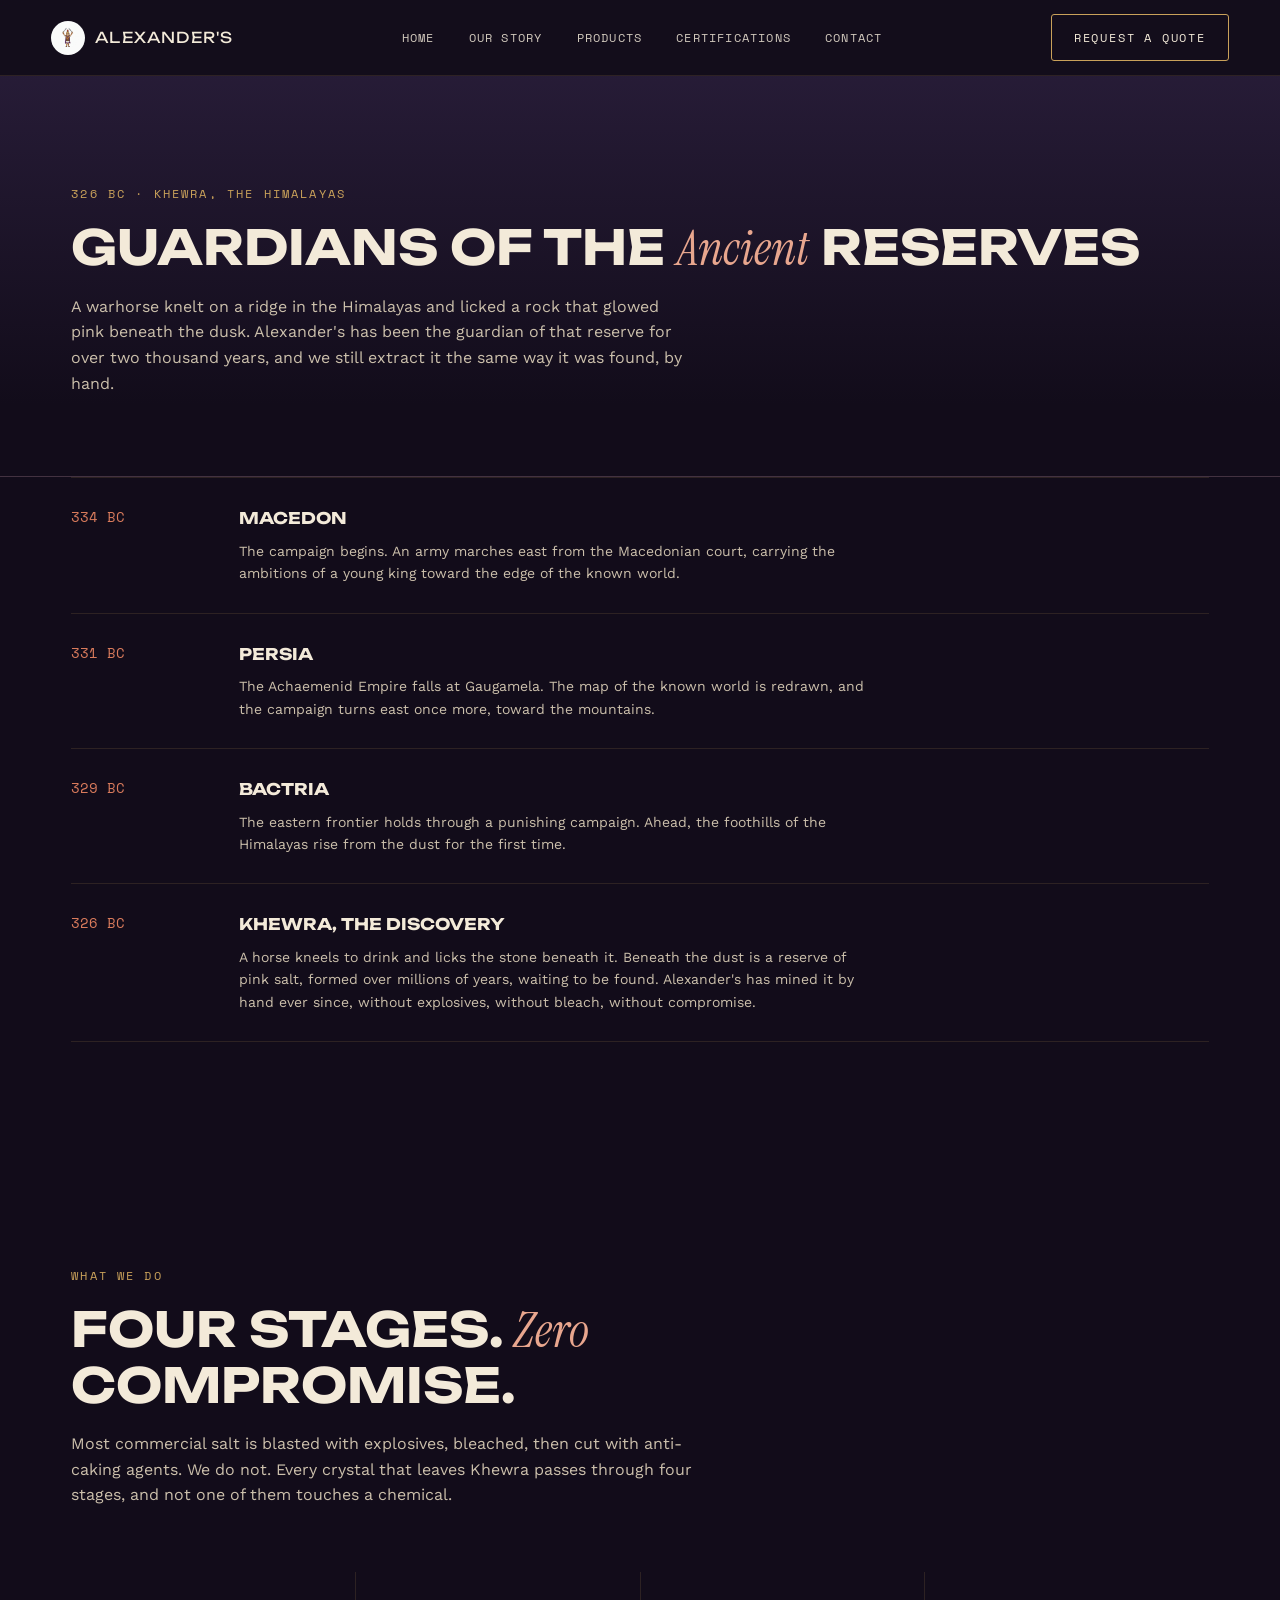
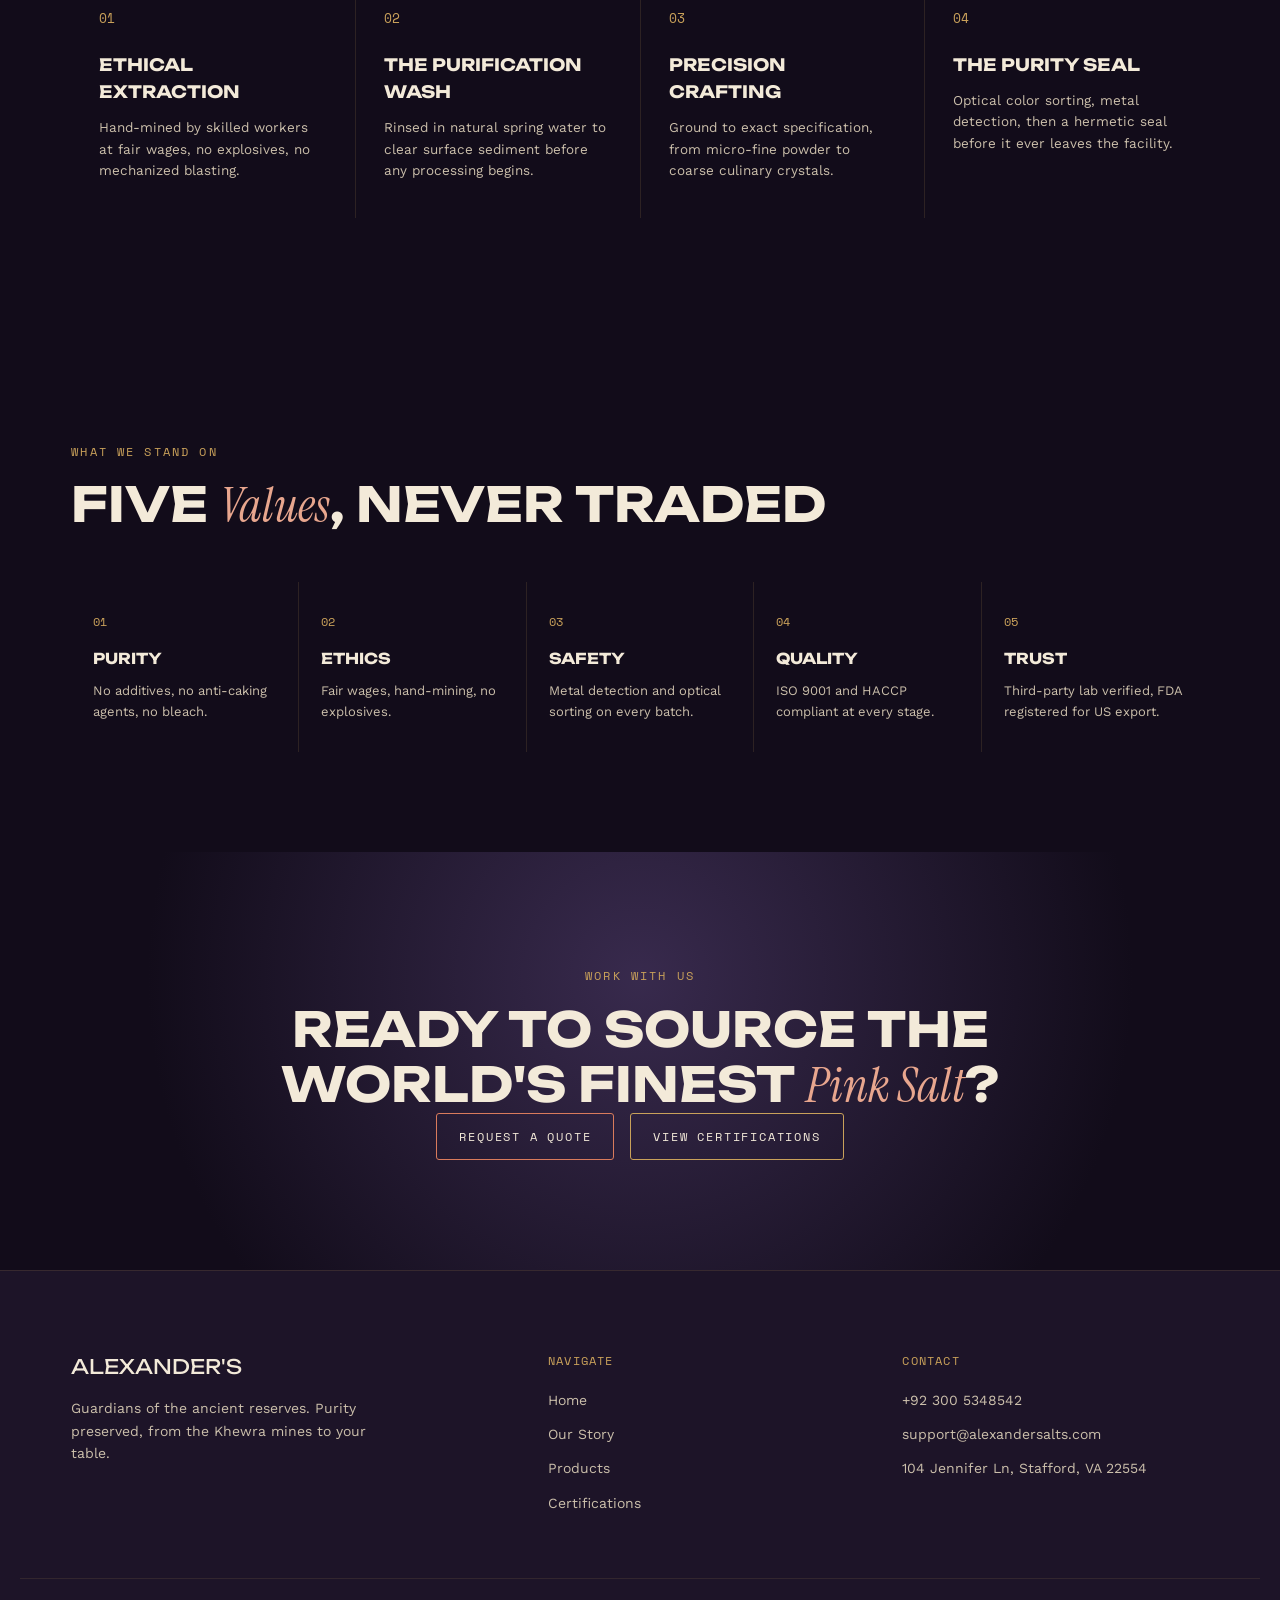
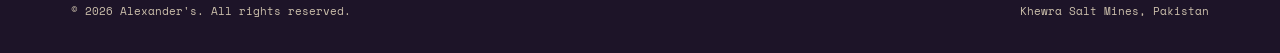
==== about.html @ 5570e8e2 "Add Our Story, Products, Certifications, and Contact pages Fills out the site beyond the homepage: A" ====
<!DOCTYPE html>
<html lang="en">
<head>
<meta charset="UTF-8">
<meta name="viewport" content="width=device-width, initial-scale=1.0">
<title>Our Story | Alexander's</title>
<meta name="description" content="In 326 BC, a warhorse discovered a rock that glowed pink beneath the Himalayan dusk. The story of Alexander's, guardians of that reserve ever since.">
<link rel="preconnect" href="https://fonts.googleapis.com">
<link rel="preconnect" href="https://fonts.gstatic.com" crossorigin>
<link href="https://fonts.googleapis.com/css2?family=Unbounded:wght@400;600;700;900&family=Instrument+Serif:ital@1&family=Work+Sans:wght@400;500;600&family=Space+Mono:wght@400;700&display=swap" rel="stylesheet">
<link rel="stylesheet" href="css/style.css">
</head>
<body>

<nav class="site-nav is-solid" id="siteNav">
  <a href="index.html" class="site-nav__brand">
    <img src="assets/images/mascot-turnaround.jpeg" alt="Alexander's emblem">
    Alexander's
  </a>
  <div class="site-nav__links">
    <a href="index.html">Home</a>
    <a href="about.html">Our Story</a>
    <a href="products.html">Products</a>
    <a href="certifications.html">Certifications</a>
    <a href="contact.html">Contact</a>
  </div>
  <div class="site-nav__cta">
    <span class="site-nav__phone">+92 300 5348542</span>
    <a href="contact.html" class="btn">Request A Quote</a>
    <button class="nav-toggle" aria-label="Open menu">&#9776;</button>
  </div>
</nav>

<section class="page-hero">
  <div class="wrap">
    <span class="eyebrow">326 BC &middot; Khewra, The Himalayas</span>
    <h1 class="section-title" style="margin-top:14px;">Guardians Of The <span class="accent">Ancient</span> Reserves</h1>
    <p>A warhorse knelt on a ridge in the Himalayas and licked a rock that glowed pink beneath the dusk. Alexander's has been the guardian of that reserve for over two thousand years, and we still extract it the same way it was found, by hand.</p>
  </div>
</section>

<section class="timeline">
  <div class="wrap">
    <div class="timeline__row">
      <div class="timeline__year">334 BC</div>
      <div>
        <h3>Macedon</h3>
        <p>The campaign begins. An army marches east from the Macedonian court, carrying the ambitions of a young king toward the edge of the known world.</p>
      </div>
    </div>
    <div class="timeline__row">
      <div class="timeline__year">331 BC</div>
      <div>
        <h3>Persia</h3>
        <p>The Achaemenid Empire falls at Gaugamela. The map of the known world is redrawn, and the campaign turns east once more, toward the mountains.</p>
      </div>
    </div>
    <div class="timeline__row">
      <div class="timeline__year">329 BC</div>
      <div>
        <h3>Bactria</h3>
        <p>The eastern frontier holds through a punishing campaign. Ahead, the foothills of the Himalayas rise from the dust for the first time.</p>
      </div>
    </div>
    <div class="timeline__row">
      <div class="timeline__year">326 BC</div>
      <div>
        <h3>Khewra, the discovery</h3>
        <p>A horse kneels to drink and licks the stone beneath it. Beneath the dust is a reserve of pink salt, formed over millions of years, waiting to be found. Alexander's has mined it by hand ever since, without explosives, without bleach, without compromise.</p>
      </div>
    </div>
  </div>
</section>

<section class="process">
  <div class="wrap">
    <div class="process__head">
      <span class="eyebrow">What We Do</span>
      <h2 class="section-title" style="margin-top:14px;">Four Stages. <span class="accent">Zero</span> Compromise.</h2>
      <p>Most commercial salt is blasted with explosives, bleached, then cut with anti-caking agents. We do not. Every crystal that leaves Khewra passes through four stages, and not one of them touches a chemical.</p>
    </div>
    <div class="process__grid">
      <div class="process__step"><div class="num">01</div><h3>Ethical Extraction</h3><p>Hand-mined by skilled workers at fair wages, no explosives, no mechanized blasting.</p></div>
      <div class="process__step"><div class="num">02</div><h3>The Purification Wash</h3><p>Rinsed in natural spring water to clear surface sediment before any processing begins.</p></div>
      <div class="process__step"><div class="num">03</div><h3>Precision Crafting</h3><p>Ground to exact specification, from micro-fine powder to coarse culinary crystals.</p></div>
      <div class="process__step"><div class="num">04</div><h3>The Purity Seal</h3><p>Optical color sorting, metal detection, then a hermetic seal before it ever leaves the facility.</p></div>
    </div>
  </div>
</section>

<section class="values">
  <div class="wrap">
    <span class="eyebrow">What We Stand On</span>
    <h2 class="section-title" style="margin-top:14px;">Five <span class="accent">Values</span>, Never Traded</h2>
    <div class="values__grid">
      <div class="value-card"><div class="num">01</div><h3>Purity</h3><p>No additives, no anti-caking agents, no bleach.</p></div>
      <div class="value-card"><div class="num">02</div><h3>Ethics</h3><p>Fair wages, hand-mining, no explosives.</p></div>
      <div class="value-card"><div class="num">03</div><h3>Safety</h3><p>Metal detection and optical sorting on every batch.</p></div>
      <div class="value-card"><div class="num">04</div><h3>Quality</h3><p>ISO 9001 and HACCP compliant at every stage.</p></div>
      <div class="value-card"><div class="num">05</div><h3>Trust</h3><p>Third-party lab verified, FDA registered for US export.</p></div>
    </div>
  </div>
</section>

<section class="cta-band">
  <div class="wrap">
    <span class="eyebrow">Work With Us</span>
    <h2 class="section-title" style="margin-top:14px;">Ready To Source The World's Finest <span class="accent">Pink Salt</span>?</h2>
    <div class="cta-band__actions">
      <a href="contact.html" class="btn btn--ember">Request A Quote</a>
      <a href="certifications.html" class="btn">View Certifications</a>
    </div>
  </div>
</section>

<footer class="site-footer" id="contact">
  <div class="wrap footer__grid">
    <div>
      <div class="footer__brand">Alexander's</div>
      <p class="footer__tagline">Guardians of the ancient reserves. Purity preserved, from the Khewra mines to your table.</p>
    </div>
    <div>
      <div class="footer__heading">Navigate</div>
      <div class="footer__links">
        <a href="index.html">Home</a>
        <a href="about.html">Our Story</a>
        <a href="products.html">Products</a>
        <a href="certifications.html">Certifications</a>
      </div>
    </div>
    <div>
      <div class="footer__heading">Contact</div>
      <div class="footer__contact">
        <a href="tel:+923005348542">+92 300 5348542</a>
        <a href="mailto:support@alexandersalts.com">support@alexandersalts.com</a>
        <span>104 Jennifer Ln, Stafford, VA 22554</span>
      </div>
    </div>
  </div>
  <div class="wrap footer__bottom">
    <span>&copy; 2026 Alexander's. All rights reserved.</span>
    <span>Khewra Salt Mines, Pakistan</span>
  </div>
</footer>

<script src="js/script.js"></script>
</body>
</html>
---- css/style.css ----
/* ============================================================
   ALEXANDER'S — design system
   Fonts: Unbounded (display), Instrument Serif italic (accent word),
   Work Sans (body), Space Mono (labels/UI)
   ============================================================ */

:root {
  --void: #120c1a;
  --stone: #1d1428;
  --stone-2: #2b1f3d;
  --dusk-lighter: #382a4d;
  --parchment: #f3ead9;
  --parchment-dim: #cbbfab;
  --salt-pink: #e8a68e;
  --bronze: #c9a15a;
  --bronze-dark: #a9803f;
  --clay: #b8593f;
  --ember: #d97b5c;

  --font-display: 'Unbounded', sans-serif;
  --font-accent: 'Instrument Serif', serif;
  --font-body: 'Work Sans', sans-serif;
  --font-mono: 'Space Mono', monospace;

  --container: 1240px;
  --edge: clamp(16px, 4vw, 64px);
}

* { margin: 0; padding: 0; box-sizing: border-box; }

html { scroll-behavior: smooth; }

body {
  background: var(--void);
  color: var(--parchment);
  font-family: var(--font-body);
  font-size: 16px;
  line-height: 1.6;
  overflow-x: hidden;
}

img { max-width: 100%; display: block; }

a { color: inherit; text-decoration: none; }

.accent {
  font-family: var(--font-accent);
  font-style: italic;
  font-weight: 400;
  text-transform: none;
  color: var(--salt-pink);
}

.eyebrow {
  font-family: var(--font-mono);
  font-size: 12px;
  letter-spacing: 0.18em;
  text-transform: uppercase;
  color: var(--bronze);
}

.section-title {
  font-family: var(--font-display);
  text-transform: uppercase;
  font-size: clamp(28px, 4vw, 48px);
  line-height: 1.15;
  color: var(--parchment);
}

.wrap { max-width: var(--container); margin: 0 auto; padding: 0 var(--edge); }

/* ---------- buttons: thin bordered tags, never filled ---------- */
.btn {
  display: inline-flex;
  align-items: center;
  gap: 8px;
  font-family: var(--font-mono);
  font-size: 12px;
  letter-spacing: 0.15em;
  text-transform: uppercase;
  padding: 13px 22px;
  border: 1px solid var(--bronze);
  border-radius: 3px;
  color: var(--parchment);
  background: transparent;
  transition: background 0.25s ease, color 0.25s ease, border-color 0.25s ease;
  cursor: pointer;
}
.btn:hover {
  background: rgba(201, 161, 90, 0.12);
  border-color: var(--bronze);
}
.btn--ember { border-color: var(--ember); }
.btn--ember:hover { background: rgba(217, 123, 92, 0.14); }
.btn--light { border-color: var(--void); color: var(--void); }
.btn--light:hover { background: rgba(18, 12, 26, 0.08); }

/* ---------- nav ---------- */
.site-nav {
  position: fixed;
  top: 0; left: 0; right: 0;
  z-index: 500;
  display: flex;
  align-items: center;
  justify-content: space-between;
  padding: 20px var(--edge);
  background: transparent;
  transition: background 0.35s ease, padding 0.35s ease, border-color 0.35s ease;
  border-bottom: 1px solid transparent;
}
.site-nav.is-solid {
  background: rgba(18, 12, 26, 0.92);
  backdrop-filter: blur(10px);
  padding: 14px var(--edge);
  border-bottom-color: rgba(201, 161, 90, 0.15);
}
.site-nav__brand {
  font-family: var(--font-display);
  font-size: 15px;
  letter-spacing: 0.08em;
  text-transform: uppercase;
  color: var(--parchment);
  display: flex;
  align-items: center;
  gap: 10px;
}
.site-nav__brand img { width: 34px; height: 34px; border-radius: 50%; }
.site-nav__links {
  display: flex;
  gap: 34px;
  font-family: var(--font-mono);
  font-size: 12px;
  letter-spacing: 0.1em;
  text-transform: uppercase;
}
.site-nav__links a { opacity: 0.85; transition: opacity 0.2s ease; }
.site-nav__links a:hover { opacity: 1; color: var(--salt-pink); }
.site-nav__cta { display: flex; align-items: center; gap: 22px; }
.site-nav__phone { font-family: var(--font-mono); font-size: 12px; color: var(--parchment-dim); display: none; }
.nav-toggle { display: none; background: none; border: none; color: var(--parchment); font-size: 22px; cursor: pointer; }

@media (max-width: 900px) {
  .site-nav__links, .site-nav__phone { display: none; }
  .nav-toggle { display: block; }
}

/* ============================================================
   CINEMATIC SCROLL-SCRUB HERO
   ============================================================ */
.cinema {
  position: relative;
  height: 600vh; /* scroll distance that drives the scrub, tune freely */
}

.cinema__stage {
  position: sticky;
  top: 0;
  height: 100vh;
  width: 100%;
  overflow: hidden;
  background: var(--void);
}

/* frame layers stack and crossfade via opacity driven by JS */
.cinema__frame {
  position: absolute;
  inset: 0;
  opacity: 0;
  will-change: opacity, transform;
}
.cinema__frame img {
  width: 100%;
  height: 100%;
  object-fit: cover;
  object-position: center 40%;
  transform: scale(1.06);
  will-change: transform;
}

.cinema__scrim {
  position: absolute;
  inset: 0;
  background: linear-gradient(180deg, rgba(18,12,26,0.55) 0%, rgba(18,12,26,0.05) 30%, rgba(18,12,26,0.15) 60%, rgba(18,12,26,0.85) 100%);
  pointer-events: none;
}

.cinema__colorgrade {
  position: absolute;
  inset: 0;
  mix-blend-mode: overlay;
  opacity: 0;
  background: radial-gradient(circle at 50% 55%, rgba(232,166,142,0.55), rgba(201,161,90,0.25) 45%, transparent 75%);
  pointer-events: none;
  will-change: opacity;
}

/* opening text */
.cinema__intro {
  position: absolute;
  left: 0; right: 0;
  bottom: 14vh;
  text-align: center;
  padding: 0 var(--edge);
  will-change: opacity, transform;
}
.cinema__intro .eyebrow { display: block; margin-bottom: 18px; }
.cinema__intro h1 {
  font-family: var(--font-display);
  text-transform: uppercase;
  font-size: clamp(32px, 6vw, 76px);
  line-height: 1.05;
  color: var(--parchment);
  text-shadow: 0 4px 30px rgba(0,0,0,0.4);
}
.cinema__intro p {
  max-width: 560px;
  margin: 20px auto 0;
  color: var(--parchment-dim);
  font-size: 15px;
}

.cinema__scrollcue {
  position: absolute;
  left: 50%;
  bottom: 5vh;
  transform: translateX(-50%);
  font-family: var(--font-mono);
  font-size: 11px;
  letter-spacing: 0.2em;
  text-transform: uppercase;
  color: var(--parchment-dim);
  display: flex;
  flex-direction: column;
  align-items: center;
  gap: 10px;
  opacity: 1;
  transition: opacity 0.4s ease;
}
.cinema__scrollcue .line {
  width: 1px;
  height: 34px;
  background: linear-gradient(180deg, var(--bronze), transparent);
  animation: cue-drop 1.8s ease-in-out infinite;
}
@keyframes cue-drop {
  0% { transform: scaleY(0.3); opacity: 0.3; }
  50% { transform: scaleY(1); opacity: 1; }
  100% { transform: scaleY(0.3); opacity: 0.3; }
}

/* region callout cards */
.cinema__callouts { position: absolute; inset: 0; pointer-events: none; }
.callout {
  position: absolute;
  width: min(300px, 78vw);
  padding: 22px 24px;
  background: rgba(29, 20, 40, 0.72);
  border: 1px solid rgba(201, 161, 90, 0.4);
  border-radius: 3px;
  backdrop-filter: blur(6px);
  opacity: 0;
  transform: translateY(24px) scale(0.96);
  transition: none; /* driven by JS via opacity/transform for scrub-accuracy */
}
.callout__year { font-family: var(--font-mono); font-size: 11px; letter-spacing: 0.15em; color: var(--ember); }
.callout__place {
  font-family: var(--font-display);
  text-transform: uppercase;
  font-size: 22px;
  margin: 8px 0 6px;
  color: var(--parchment);
}
.callout__desc { font-size: 13px; color: var(--parchment-dim); }
.callout--macedon { top: 22%; left: 8%; }
.callout--persia { top: 60%; right: 8%; }
.callout--bactria { top: 24%; right: 10%; }

/* discovery reveal */
.cinema__discovery {
  position: absolute;
  inset: 0;
  display: flex;
  align-items: center;
  justify-content: center;
  flex-direction: column;
  text-align: center;
  opacity: 0;
  pointer-events: none;
}
.cinema__discovery .eyebrow { margin-bottom: 20px; }
.cinema__discovery h2 {
  font-family: var(--font-display);
  text-transform: uppercase;
  font-size: clamp(36px, 8vw, 100px);
  line-height: 1;
  color: var(--parchment);
}
.cinema__discovery p {
  margin-top: 22px;
  max-width: 520px;
  color: var(--parchment-dim);
  font-size: 15px;
  padding: 0 20px;
}

/* decorative side borders ("tweed") during the cinematic section */
.cinema__edge {
  position: absolute;
  top: 0; bottom: 0;
  width: clamp(28px, 4vw, 64px);
  background-repeat: repeat-y;
  background-size: 100% auto;
  opacity: 0.5;
  pointer-events: none;
  will-change: background-position;
}
.cinema__edge--left {
  left: 0;
  background-image: repeating-linear-gradient(
    180deg,
    transparent 0, transparent 26px,
    rgba(201,161,90,0.55) 26px, rgba(201,161,90,0.55) 28px
  );
  mask-image: linear-gradient(90deg, black 0%, transparent 100%);
}
.cinema__edge--right {
  right: 0;
  background-image: repeating-linear-gradient(
    180deg,
    transparent 0, transparent 26px,
    rgba(201,161,90,0.55) 26px, rgba(201,161,90,0.55) 28px
  );
  mask-image: linear-gradient(270deg, black 0%, transparent 100%);
}
/* NOTE: this is a deliberately simple placeholder texture.
   Swap the background-image for a tiled AI-generated ornamental
   asset (rope, laurel, engraved column motif) once available,
   this hook is already wired to the same parallax driver. */

.no-js .cinema { height: auto; }
.no-js .cinema__stage { position: relative; height: 90vh; }
.no-js .cinema__callouts, .no-js .cinema__discovery { display: none; }

/* ============================================================
   STATS BAR
   ============================================================ */
.stats {
  background: var(--stone);
  border-top: 1px solid rgba(201,161,90,0.15);
  border-bottom: 1px solid rgba(201,161,90,0.15);
  padding: 48px 0;
}
.stats__grid {
  display: grid;
  grid-template-columns: repeat(4, 1fr);
  gap: 24px;
}
.stat__num {
  font-family: var(--font-display);
  font-size: clamp(28px, 3.4vw, 42px);
  color: var(--salt-pink);
}
.stat__label {
  margin-top: 8px;
  font-family: var(--font-mono);
  font-size: 12px;
  letter-spacing: 0.06em;
  color: var(--parchment-dim);
}
@media (max-width: 800px) {
  .stats__grid { grid-template-columns: repeat(2, 1fr); }
}

/* ============================================================
   PROCESS
   ============================================================ */
.process { padding: 120px 0; background: var(--void); }
.process__head { max-width: 640px; margin-bottom: 64px; }
.process__head p { margin-top: 18px; color: var(--parchment-dim); }
.process__grid {
  display: grid;
  grid-template-columns: repeat(4, 1fr);
  gap: 1px;
  background: rgba(201,161,90,0.15);
}
.process__step {
  background: var(--void);
  padding: 36px 28px;
}
.process__step .num {
  font-family: var(--font-mono);
  font-size: 13px;
  color: var(--bronze);
}
.process__step h3 {
  margin-top: 22px;
  font-family: var(--font-display);
  text-transform: uppercase;
  font-size: 17px;
  color: var(--parchment);
}
.process__step p {
  margin-top: 12px;
  font-size: 13.5px;
  color: var(--parchment-dim);
}
@media (max-width: 900px) {
  .process__grid { grid-template-columns: 1fr; }
}

/* ============================================================
   PRODUCTS
   ============================================================ */
.products { padding: 0 0 120px; background: var(--void); }
.products__head {
  display: flex;
  justify-content: space-between;
  align-items: flex-end;
  gap: 24px;
  margin-bottom: 48px;
  flex-wrap: wrap;
}
.products__grid {
  display: grid;
  grid-template-columns: repeat(4, 1fr);
  gap: 18px;
}
.product-card {
  position: relative;
  aspect-ratio: 3/4;
  border: 1px solid rgba(201,161,90,0.25);
  border-radius: 3px;
  padding: 20px;
  display: flex;
  flex-direction: column;
  justify-content: flex-end;
  background: linear-gradient(150deg, var(--stone-2), var(--stone) 70%);
  overflow: hidden;
  transition: border-color 0.25s ease, transform 0.25s ease;
}
.product-card:hover { border-color: var(--bronze); transform: translateY(-4px); }
.product-card__icon {
  position: absolute;
  top: 22px; left: 20px;
  width: 30px; height: 30px;
  opacity: 0.85;
}
.product-card__tag {
  font-family: var(--font-mono);
  font-size: 10px;
  letter-spacing: 0.1em;
  text-transform: uppercase;
  color: var(--bronze);
  margin-bottom: 8px;
}
.product-card h3 {
  font-family: var(--font-display);
  text-transform: uppercase;
  font-size: 16px;
  line-height: 1.3;
  color: var(--parchment);
}
@media (max-width: 1000px) { .products__grid { grid-template-columns: repeat(2, 1fr); } }
@media (max-width: 560px) { .products__grid { grid-template-columns: 1fr 1fr; gap: 12px; } }

/* ============================================================
   CERTIFICATIONS STRIP
   ============================================================ */
.certs {
  background: var(--stone);
  padding: 64px 0;
  border-top: 1px solid rgba(201,161,90,0.15);
}
.certs__grid {
  margin-top: 32px;
  display: flex;
  flex-wrap: wrap;
  gap: 12px;
}
.cert-chip {
  font-family: var(--font-mono);
  font-size: 12px;
  letter-spacing: 0.06em;
  text-transform: uppercase;
  padding: 12px 18px;
  border: 1px solid rgba(201,161,90,0.35);
  border-radius: 3px;
  color: var(--parchment-dim);
}

/* ============================================================
   CTA BANNER
   ============================================================ */
.cta-band {
  padding: 110px 0;
  text-align: center;
  background: radial-gradient(circle at 50% 30%, var(--dusk-lighter), var(--void) 70%);
}
.cta-band h2 { max-width: 760px; margin: 0 auto; }
.cta-band p { max-width: 520px; margin: 20px auto 34px; color: var(--parchment-dim); }
.cta-band__actions { display: flex; gap: 16px; justify-content: center; flex-wrap: wrap; }

/* ============================================================
   INNER PAGE HERO (About, Products, Certifications, Contact)
   ============================================================ */
.page-hero {
  padding: 180px 0 80px;
  background: linear-gradient(180deg, var(--stone-2), var(--void) 85%);
  border-bottom: 1px solid rgba(201,161,90,0.15);
}
.page-hero p { max-width: 620px; margin-top: 18px; color: var(--parchment-dim); }

/* ============================================================
   VALUES GRID (About)
   ============================================================ */
.values { padding: 100px 0; background: var(--void); }
.values__grid {
  margin-top: 48px;
  display: grid;
  grid-template-columns: repeat(5, 1fr);
  gap: 1px;
  background: rgba(201,161,90,0.15);
}
.value-card { background: var(--void); padding: 30px 22px; }
.value-card .num { font-family: var(--font-mono); font-size: 12px; color: var(--bronze); }
.value-card h3 { margin-top: 16px; font-family: var(--font-display); text-transform: uppercase; font-size: 15px; }
.value-card p { margin-top: 10px; font-size: 13px; color: var(--parchment-dim); }
@media (max-width: 900px) { .values__grid { grid-template-columns: repeat(2, 1fr); } }

/* ============================================================
   STORY TIMELINE (About)
   ============================================================ */
.timeline { padding: 0 0 100px; background: var(--void); }
.timeline__row {
  display: grid;
  grid-template-columns: 140px 1fr;
  gap: 28px;
  padding: 28px 0;
  border-top: 1px solid rgba(201,161,90,0.15);
}
.timeline__row:last-child { border-bottom: 1px solid rgba(201,161,90,0.15); }
.timeline__year { font-family: var(--font-mono); color: var(--ember); font-size: 14px; }
.timeline__row h3 { font-family: var(--font-display); text-transform: uppercase; font-size: 16px; margin-bottom: 8px; }
.timeline__row p { color: var(--parchment-dim); font-size: 14px; max-width: 640px; }

/* ============================================================
   PRODUCT FILTERS (Products page)
   ============================================================ */
.filter-bar { display: flex; flex-wrap: wrap; gap: 10px; margin-bottom: 40px; }
.filter-btn {
  font-family: var(--font-mono);
  font-size: 11px;
  letter-spacing: 0.1em;
  text-transform: uppercase;
  padding: 10px 16px;
  border: 1px solid rgba(201,161,90,0.35);
  border-radius: 3px;
  background: transparent;
  color: var(--parchment-dim);
  cursor: pointer;
  transition: all 0.2s ease;
}
.filter-btn:hover { border-color: var(--bronze); color: var(--parchment); }
.filter-btn.is-active { border-color: var(--bronze); background: rgba(201,161,90,0.14); color: var(--parchment); }
.product-card.is-hidden { display: none; }

/* ============================================================
   CERTIFICATIONS PAGE
   ============================================================ */
.cert-page-grid {
  margin-top: 48px;
  display: grid;
  grid-template-columns: repeat(3, 1fr);
  gap: 18px;
}
.cert-card {
  border: 1px solid rgba(201,161,90,0.25);
  border-radius: 3px;
  padding: 28px;
  background: var(--stone-2);
}
.cert-card__label { font-family: var(--font-mono); font-size: 11px; color: var(--bronze); text-transform: uppercase; letter-spacing: 0.08em; }
.cert-card h3 { margin-top: 12px; font-family: var(--font-display); text-transform: uppercase; font-size: 17px; }
.cert-card p { margin-top: 10px; font-size: 13.5px; color: var(--parchment-dim); }
.cert-card .btn { margin-top: 20px; }
@media (max-width: 900px) { .cert-page-grid { grid-template-columns: 1fr 1fr; } }
@media (max-width: 560px) { .cert-page-grid { grid-template-columns: 1fr; } }

/* ============================================================
   CONTACT PAGE
   ============================================================ */
.contact-section { padding: 0 0 120px; background: var(--void); }
.contact-grid {
  display: grid;
  grid-template-columns: 0.9fr 1.1fr;
  gap: 60px;
}
.contact-info__item { padding: 22px 0; border-top: 1px solid rgba(201,161,90,0.15); }
.contact-info__item:last-child { border-bottom: 1px solid rgba(201,161,90,0.15); }
.contact-info__label { font-family: var(--font-mono); font-size: 11px; letter-spacing: 0.1em; text-transform: uppercase; color: var(--bronze); }
.contact-info__value { margin-top: 8px; font-size: 15px; }

.form-field { margin-bottom: 20px; }
.form-field label {
  display: block;
  font-family: var(--font-mono);
  font-size: 11px;
  letter-spacing: 0.08em;
  text-transform: uppercase;
  color: var(--parchment-dim);
  margin-bottom: 8px;
}
.form-field input,
.form-field select,
.form-field textarea {
  width: 100%;
  background: var(--stone-2);
  border: 1px solid rgba(201,161,90,0.3);
  border-radius: 3px;
  padding: 13px 14px;
  color: var(--parchment);
  font-family: var(--font-body);
  font-size: 14px;
}
.form-field input:focus,
.form-field select:focus,
.form-field textarea:focus {
  outline: none;
  border-color: var(--bronze);
}
.form-row { display: grid; grid-template-columns: 1fr 1fr; gap: 20px; }
.form-status { margin-top: 16px; font-family: var(--font-mono); font-size: 12px; }
.form-status.is-success { color: var(--salt-pink); }
.form-status.is-error { color: var(--clay); }
@media (max-width: 800px) {
  .contact-grid { grid-template-columns: 1fr; }
  .form-row { grid-template-columns: 1fr; }
}

/* ============================================================
   FOOTER
   ============================================================ */
.site-footer {
  background: var(--stone);
  padding: 80px 0 32px;
  border-top: 1px solid rgba(201,161,90,0.15);
}
.footer__grid {
  display: grid;
  grid-template-columns: 1.4fr 1fr 1fr;
  gap: 48px;
}
.footer__brand {
  font-family: var(--font-display);
  text-transform: uppercase;
  font-size: 20px;
}
.footer__tagline {
  margin-top: 14px;
  color: var(--parchment-dim);
  font-size: 14px;
  max-width: 320px;
}
.footer__heading {
  font-family: var(--font-mono);
  font-size: 12px;
  letter-spacing: 0.1em;
  text-transform: uppercase;
  color: var(--bronze);
  margin-bottom: 18px;
}
.footer__links { display: flex; flex-direction: column; gap: 12px; font-size: 14px; color: var(--parchment-dim); }
.footer__links a:hover { color: var(--salt-pink); }
.footer__contact { display: flex; flex-direction: column; gap: 12px; font-size: 14px; color: var(--parchment-dim); }
.footer__bottom {
  margin-top: 64px;
  padding-top: 24px;
  border-top: 1px solid rgba(201,161,90,0.12);
  display: flex;
  justify-content: space-between;
  flex-wrap: wrap;
  gap: 12px;
  font-family: var(--font-mono);
  font-size: 11px;
  color: var(--parchment-dim);
}
@media (max-width: 800px) {
  .footer__grid { grid-template-columns: 1fr; gap: 32px; }
}
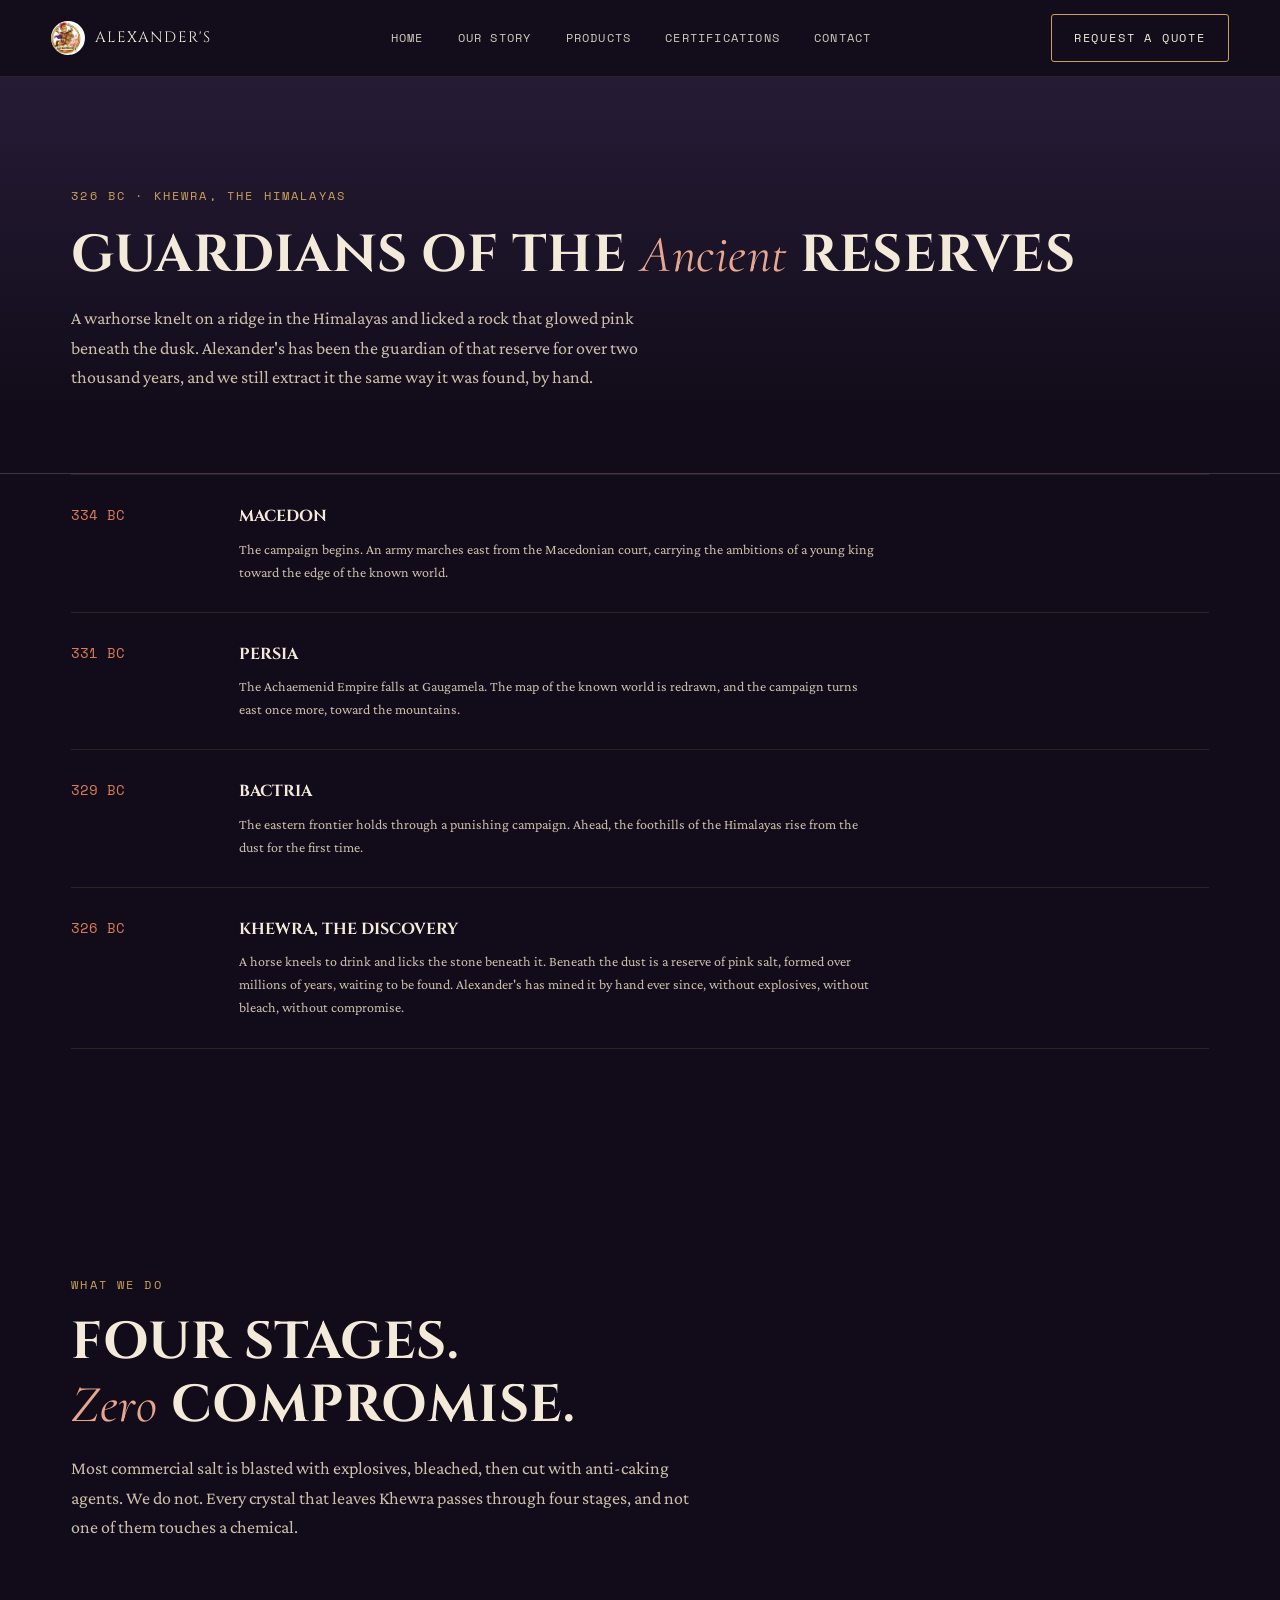
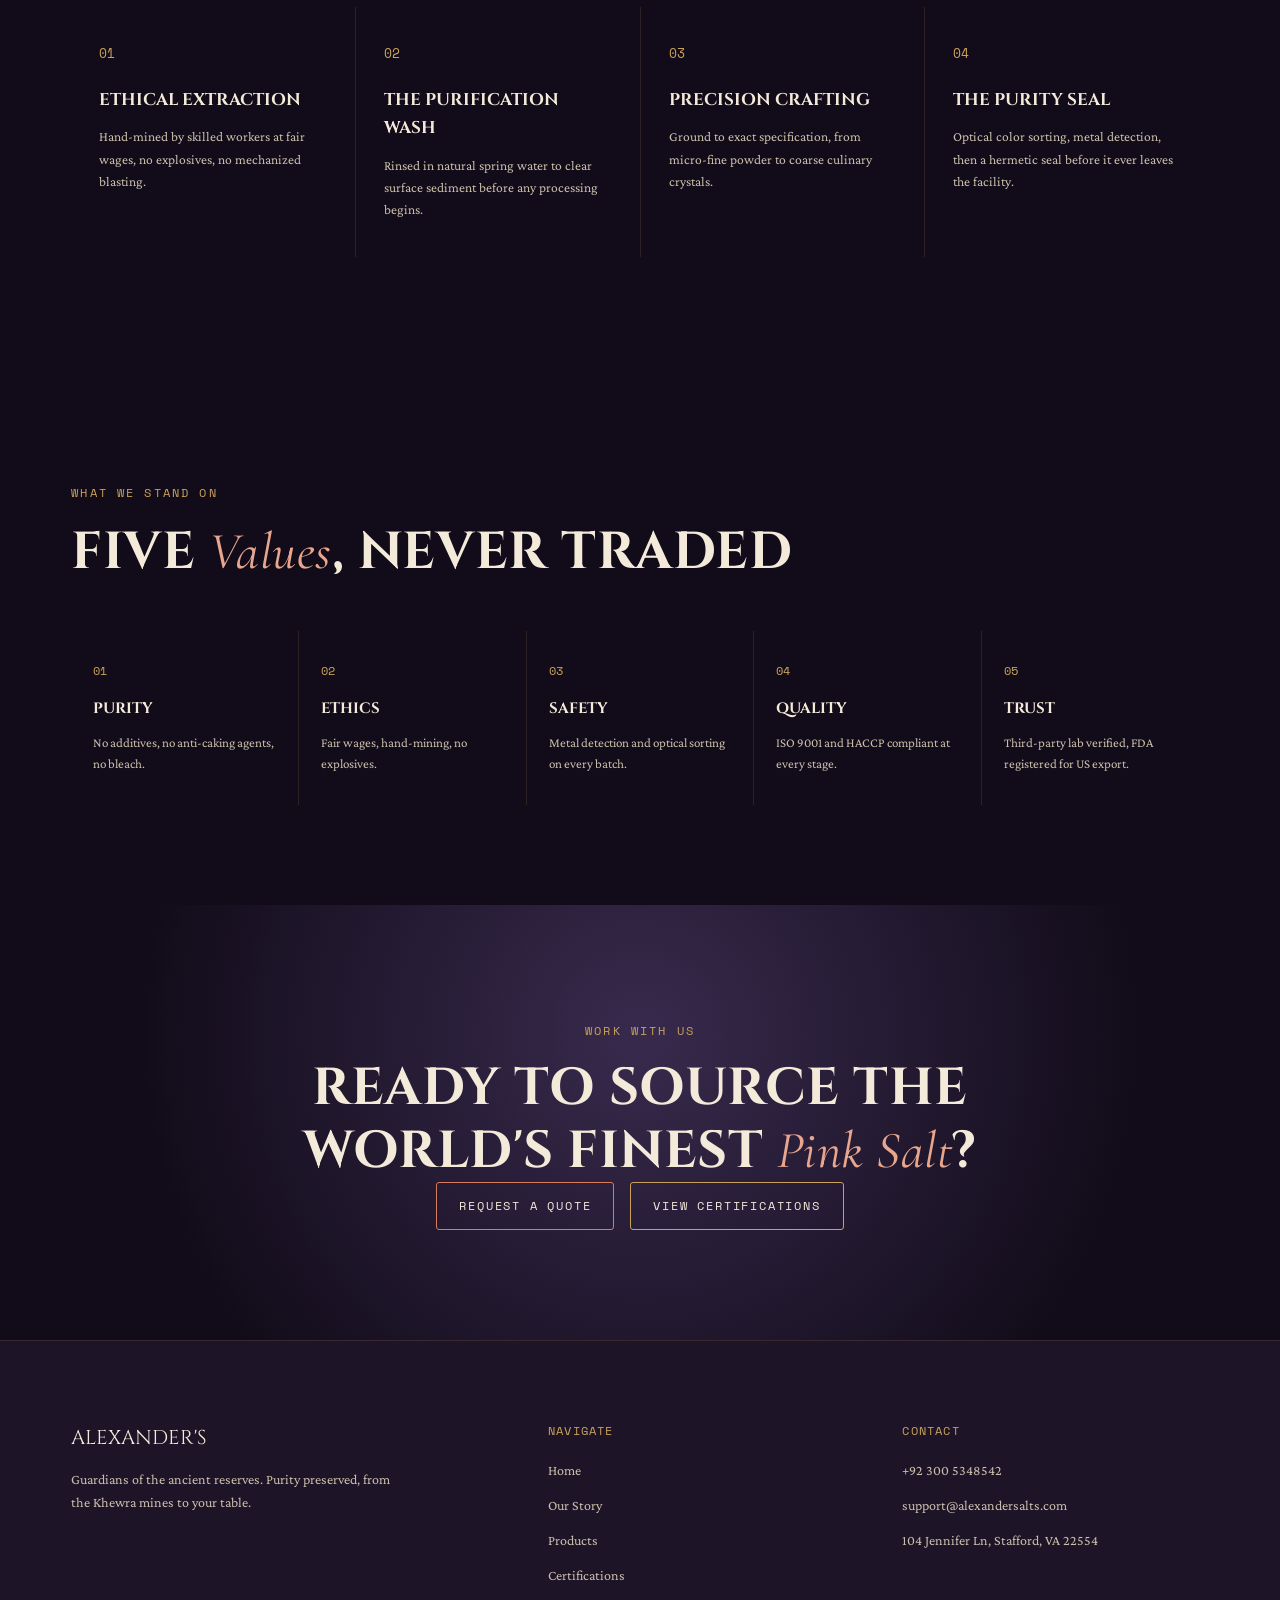
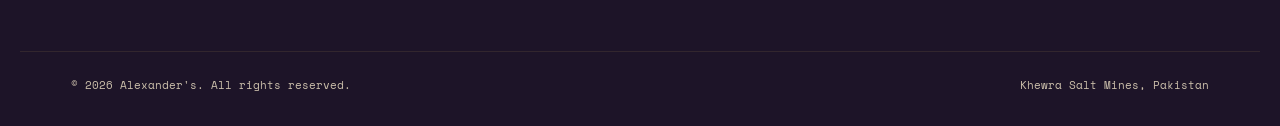
==== commit e08a483c: "Rebuild homepage as a map-journey slide sequence, new typography, real logo, floating 3D crystals, p" ====
--- a/about.html
+++ b/about.html
@@ -7,14 +7,14 @@
 <meta name="description" content="In 326 BC, a warhorse discovered a rock that glowed pink beneath the Himalayan dusk. The story of Alexander's, guardians of that reserve ever since.">
 <link rel="preconnect" href="https://fonts.googleapis.com">
 <link rel="preconnect" href="https://fonts.gstatic.com" crossorigin>
-<link href="https://fonts.googleapis.com/css2?family=Unbounded:wght@400;600;700;900&family=Instrument+Serif:ital@1&family=Work+Sans:wght@400;500;600&family=Space+Mono:wght@400;700&display=swap" rel="stylesheet">
+<link href="https://fonts.googleapis.com/css2?family=Cinzel:wght@400;600;700;900&family=Cormorant+Garamond:ital@1&family=Crimson+Pro:ital,wght@0,400;0,500;0,600;1,400&family=Space+Mono:wght@400;700&display=swap" rel="stylesheet">
 <link rel="stylesheet" href="css/style.css">
 </head>
 <body>
 
 <nav class="site-nav is-solid" id="siteNav">
   <a href="index.html" class="site-nav__brand">
-    <img src="assets/images/mascot-turnaround.jpeg" alt="Alexander's emblem">
+    <img src="assets/images/logo-badge-crop.jpeg" alt="Alexander's emblem">
     Alexander's
   </a>
   <div class="site-nav__links">
@@ -41,28 +41,28 @@
 
 <section class="timeline">
   <div class="wrap">
-    <div class="timeline__row">
+    <div class="timeline__row reveal">
       <div class="timeline__year">334 BC</div>
       <div>
         <h3>Macedon</h3>
         <p>The campaign begins. An army marches east from the Macedonian court, carrying the ambitions of a young king toward the edge of the known world.</p>
       </div>
     </div>
-    <div class="timeline__row">
+    <div class="timeline__row reveal">
       <div class="timeline__year">331 BC</div>
       <div>
         <h3>Persia</h3>
         <p>The Achaemenid Empire falls at Gaugamela. The map of the known world is redrawn, and the campaign turns east once more, toward the mountains.</p>
       </div>
     </div>
-    <div class="timeline__row">
+    <div class="timeline__row reveal">
       <div class="timeline__year">329 BC</div>
       <div>
         <h3>Bactria</h3>
         <p>The eastern frontier holds through a punishing campaign. Ahead, the foothills of the Himalayas rise from the dust for the first time.</p>
       </div>
     </div>
-    <div class="timeline__row">
+    <div class="timeline__row reveal">
       <div class="timeline__year">326 BC</div>
       <div>
         <h3>Khewra, the discovery</h3>
@@ -80,10 +80,10 @@
       <p>Most commercial salt is blasted with explosives, bleached, then cut with anti-caking agents. We do not. Every crystal that leaves Khewra passes through four stages, and not one of them touches a chemical.</p>
     </div>
     <div class="process__grid">
-      <div class="process__step"><div class="num">01</div><h3>Ethical Extraction</h3><p>Hand-mined by skilled workers at fair wages, no explosives, no mechanized blasting.</p></div>
-      <div class="process__step"><div class="num">02</div><h3>The Purification Wash</h3><p>Rinsed in natural spring water to clear surface sediment before any processing begins.</p></div>
-      <div class="process__step"><div class="num">03</div><h3>Precision Crafting</h3><p>Ground to exact specification, from micro-fine powder to coarse culinary crystals.</p></div>
-      <div class="process__step"><div class="num">04</div><h3>The Purity Seal</h3><p>Optical color sorting, metal detection, then a hermetic seal before it ever leaves the facility.</p></div>
+      <div class="process__step reveal"><div class="num">01</div><h3>Ethical Extraction</h3><p>Hand-mined by skilled workers at fair wages, no explosives, no mechanized blasting.</p></div>
+      <div class="process__step reveal"><div class="num">02</div><h3>The Purification Wash</h3><p>Rinsed in natural spring water to clear surface sediment before any processing begins.</p></div>
+      <div class="process__step reveal"><div class="num">03</div><h3>Precision Crafting</h3><p>Ground to exact specification, from micro-fine powder to coarse culinary crystals.</p></div>
+      <div class="process__step reveal"><div class="num">04</div><h3>The Purity Seal</h3><p>Optical color sorting, metal detection, then a hermetic seal before it ever leaves the facility.</p></div>
     </div>
   </div>
 </section>
@@ -93,11 +93,11 @@
     <span class="eyebrow">What We Stand On</span>
     <h2 class="section-title" style="margin-top:14px;">Five <span class="accent">Values</span>, Never Traded</h2>
     <div class="values__grid">
-      <div class="value-card"><div class="num">01</div><h3>Purity</h3><p>No additives, no anti-caking agents, no bleach.</p></div>
-      <div class="value-card"><div class="num">02</div><h3>Ethics</h3><p>Fair wages, hand-mining, no explosives.</p></div>
-      <div class="value-card"><div class="num">03</div><h3>Safety</h3><p>Metal detection and optical sorting on every batch.</p></div>
-      <div class="value-card"><div class="num">04</div><h3>Quality</h3><p>ISO 9001 and HACCP compliant at every stage.</p></div>
-      <div class="value-card"><div class="num">05</div><h3>Trust</h3><p>Third-party lab verified, FDA registered for US export.</p></div>
+      <div class="value-card reveal"><div class="num">01</div><h3>Purity</h3><p>No additives, no anti-caking agents, no bleach.</p></div>
+      <div class="value-card reveal"><div class="num">02</div><h3>Ethics</h3><p>Fair wages, hand-mining, no explosives.</p></div>
+      <div class="value-card reveal"><div class="num">03</div><h3>Safety</h3><p>Metal detection and optical sorting on every batch.</p></div>
+      <div class="value-card reveal"><div class="num">04</div><h3>Quality</h3><p>ISO 9001 and HACCP compliant at every stage.</p></div>
+      <div class="value-card reveal"><div class="num">05</div><h3>Trust</h3><p>Third-party lab verified, FDA registered for US export.</p></div>
     </div>
   </div>
 </section>
--- a/css/style.css
+++ b/css/style.css
@@ -17,9 +17,9 @@
   --clay: #b8593f;
   --ember: #d97b5c;
 
-  --font-display: 'Unbounded', sans-serif;
-  --font-accent: 'Instrument Serif', serif;
-  --font-body: 'Work Sans', sans-serif;
+  --font-display: 'Cinzel', serif;
+  --font-accent: 'Cormorant Garamond', serif;
+  --font-body: 'Crimson Pro', serif;
   --font-mono: 'Space Mono', monospace;
 
   --container: 1240px;
@@ -34,8 +34,9 @@
   background: var(--void);
   color: var(--parchment);
   font-family: var(--font-body);
-  font-size: 16px;
-  line-height: 1.6;
+  font-size: 18px;
+  font-weight: 400;
+  line-height: 1.65;
   overflow-x: hidden;
 }
 
@@ -61,10 +62,24 @@
 
 .section-title {
   font-family: var(--font-display);
-  text-transform: uppercase;
-  font-size: clamp(28px, 4vw, 48px);
-  line-height: 1.15;
-  color: var(--parchment);
+  font-weight: 700;
+  text-transform: uppercase;
+  font-size: clamp(30px, 4.2vw, 52px);
+  line-height: 1.18;
+  letter-spacing: 0.01em;
+  color: var(--parchment);
+  text-wrap: balance;
+}
+
+/* ---------- scroll-reveal utility, used site-wide ---------- */
+.reveal {
+  opacity: 0;
+  transform: translateY(28px);
+  transition: opacity 0.7s ease, transform 0.7s ease;
+}
+.reveal.is-visible { opacity: 1; transform: none; }
+@media (prefers-reduced-motion: reduce) {
+  .reveal { opacity: 1; transform: none; transition: none; }
 }
 
 .wrap { max-width: var(--container); margin: 0 auto; padding: 0 var(--edge); }
@@ -145,81 +160,171 @@
 }
 
 /* ============================================================
-   CINEMATIC SCROLL-SCRUB HERO
-   ============================================================ */
-.cinema {
+   THE JOURNEY — map-slide sequence with a traveling route marker
+   ============================================================ */
+.journey {
   position: relative;
-  height: 600vh; /* scroll distance that drives the scrub, tune freely */
-}
-
-.cinema__stage {
-  position: sticky;
-  top: 0;
   height: 100vh;
-  width: 100%;
   overflow: hidden;
   background: var(--void);
 }
-
-/* frame layers stack and crossfade via opacity driven by JS */
-.cinema__frame {
+.journey__stage { position: relative; width: 100%; height: 100%; }
+
+.journey__canvas {
+  position: absolute;
+  inset: 0;
+  z-index: 3;
+  pointer-events: none;
+  opacity: 0.9;
+}
+
+.journey__slide {
   position: absolute;
   inset: 0;
   opacity: 0;
-  will-change: opacity, transform;
-}
-.cinema__frame img {
+  visibility: hidden;
+  transition: opacity 0.85s ease;
+  z-index: 1;
+}
+.journey__slide.is-active { opacity: 1; visibility: visible; z-index: 2; }
+.journey__bg, .journey__bg img {
+  position: absolute; inset: 0; width: 100%; height: 100%;
+  object-fit: cover; object-position: center;
+}
+.journey__bg img {
+  transform: scale(1.04);
+  transition: transform 8s ease;
+}
+.journey__slide.is-active .journey__bg img { transform: scale(1.12); }
+
+.journey__overlay {
+  position: absolute;
+  inset: 0;
+  background: linear-gradient(180deg, rgba(9,6,13,0.5) 0%, rgba(9,6,13,0.28) 35%, rgba(9,6,13,0.55) 100%);
+}
+.journey__overlay--warm {
+  background: linear-gradient(180deg, rgba(43,25,20,0.45) 0%, rgba(9,6,13,0.3) 40%, rgba(9,6,13,0.6) 100%);
+}
+.journey__overlay--discovery {
+  background: radial-gradient(circle at 50% 50%, rgba(9,6,13,0.15), rgba(9,6,13,0.75) 78%);
+}
+
+.journey__text {
+  position: absolute;
+  max-width: 420px;
+  z-index: 4;
+  opacity: 0;
+  transform: translateY(16px);
+  transition: opacity 0.6s ease 0.25s, transform 0.6s ease 0.25s;
+}
+.journey__slide.is-active .journey__text { opacity: 1; transform: translateY(0); }
+.journey__text .eyebrow { display: block; margin-bottom: 14px; }
+.journey__text h1 {
+  font-family: var(--font-display);
+  font-weight: 900;
+  text-transform: uppercase;
+  font-size: clamp(32px, 5.6vw, 68px);
+  line-height: 1.05;
+  color: var(--parchment);
+}
+.journey__text h2 {
+  font-family: var(--font-display);
+  font-weight: 700;
+  text-transform: uppercase;
+  font-size: clamp(26px, 3.6vw, 44px);
+  line-height: 1.1;
+  color: var(--parchment);
+}
+.journey__text p {
+  margin-top: 14px;
+  font-size: 16px;
+  color: var(--parchment-dim);
+  font-weight: 400;
+}
+.journey__text .badge {
+  display: inline-flex;
+  align-items: center;
+  gap: 10px;
+  margin-bottom: 18px;
+  padding: 6px 16px 6px 6px;
+  border: 1px solid rgba(201,161,90,0.4);
+  border-radius: 999px;
+  background: rgba(9,6,13,0.5);
+}
+.journey__text .badge img { width: 32px; height: 32px; border-radius: 50%; object-fit: cover; }
+.journey__text .badge span {
+  font-family: var(--font-mono);
+  font-size: 10px;
+  letter-spacing: 0.1em;
+  text-transform: uppercase;
+  color: var(--parchment-dim);
+}
+
+/* the route line + traveling marker sit above every slide */
+.journey__route {
+  position: absolute;
+  inset: 0;
   width: 100%;
   height: 100%;
-  object-fit: cover;
-  object-position: center 40%;
-  transform: scale(1.06);
-  will-change: transform;
-}
-
-.cinema__scrim {
-  position: absolute;
-  inset: 0;
-  background: linear-gradient(180deg, rgba(18,12,26,0.55) 0%, rgba(18,12,26,0.05) 30%, rgba(18,12,26,0.15) 60%, rgba(18,12,26,0.85) 100%);
+  z-index: 5;
   pointer-events: none;
 }
-
-.cinema__colorgrade {
-  position: absolute;
-  inset: 0;
-  mix-blend-mode: overlay;
-  opacity: 0;
-  background: radial-gradient(circle at 50% 55%, rgba(232,166,142,0.55), rgba(201,161,90,0.25) 45%, transparent 75%);
+.journey__route path {
+  stroke-dasharray: 1;
+  stroke-dashoffset: 1;
+  filter: drop-shadow(0 0 6px rgba(201,161,90,0.6));
+}
+.journey__marker {
+  position: absolute;
+  left: 50%; top: 86%;
+  transform: translate(-50%, -50%);
+  z-index: 6;
+  color: var(--ember);
+  font-size: 20px;
+  text-shadow: 0 0 10px rgba(217,123,92,0.8), 0 0 2px rgba(0,0,0,0.6);
   pointer-events: none;
-  will-change: opacity;
-}
-
-/* opening text */
-.cinema__intro {
-  position: absolute;
-  left: 0; right: 0;
-  bottom: 14vh;
-  text-align: center;
-  padding: 0 var(--edge);
-  will-change: opacity, transform;
-}
-.cinema__intro .eyebrow { display: block; margin-bottom: 18px; }
-.cinema__intro h1 {
-  font-family: var(--font-display);
-  text-transform: uppercase;
-  font-size: clamp(32px, 6vw, 76px);
-  line-height: 1.05;
-  color: var(--parchment);
-  text-shadow: 0 4px 30px rgba(0,0,0,0.4);
-}
-.cinema__intro p {
-  max-width: 560px;
-  margin: 20px auto 0;
-  color: var(--parchment-dim);
+  transition: none;
+}
+
+.journey__progress {
+  position: absolute;
+  right: clamp(16px, 3vw, 40px);
+  top: 50%;
+  transform: translateY(-50%);
+  z-index: 7;
+  display: flex;
+  flex-direction: column;
+  gap: 10px;
+}
+.journey__progress .dot {
+  width: 7px; height: 7px;
+  border-radius: 50%;
+  background: rgba(243,234,217,0.3);
+  transition: background 0.3s ease, transform 0.3s ease;
+}
+.journey__progress .dot.is-active { background: var(--salt-pink); transform: scale(1.4); }
+
+.journey__arrow {
+  position: absolute;
+  left: 50%;
+  transform: translateX(-50%);
+  z-index: 7;
+  width: 38px; height: 38px;
+  border-radius: 50%;
+  border: 1px solid rgba(201,161,90,0.4);
+  background: rgba(9,6,13,0.5);
+  color: var(--parchment);
   font-size: 15px;
-}
-
-.cinema__scrollcue {
+  cursor: pointer;
+  display: flex; align-items: center; justify-content: center;
+  transition: border-color 0.2s ease, opacity 0.2s ease;
+}
+.journey__arrow:hover { border-color: var(--bronze); }
+.journey__arrow:disabled { opacity: 0.25; cursor: default; }
+.journey__arrow--up { top: 24px; }
+.journey__arrow--down { bottom: 24px; }
+
+.journey__scrollcue {
   position: absolute;
   left: 50%;
   bottom: 5vh;
@@ -233,12 +338,11 @@
   flex-direction: column;
   align-items: center;
   gap: 10px;
-  opacity: 1;
+  z-index: 7;
   transition: opacity 0.4s ease;
 }
-.cinema__scrollcue .line {
-  width: 1px;
-  height: 34px;
+.journey__scrollcue .line {
+  width: 1px; height: 34px;
   background: linear-gradient(180deg, var(--bronze), transparent);
   animation: cue-drop 1.8s ease-in-out infinite;
 }
@@ -248,98 +352,11 @@
   100% { transform: scaleY(0.3); opacity: 0.3; }
 }
 
-/* region callout cards */
-.cinema__callouts { position: absolute; inset: 0; pointer-events: none; }
-.callout {
-  position: absolute;
-  width: min(300px, 78vw);
-  padding: 22px 24px;
-  background: rgba(29, 20, 40, 0.72);
-  border: 1px solid rgba(201, 161, 90, 0.4);
-  border-radius: 3px;
-  backdrop-filter: blur(6px);
-  opacity: 0;
-  transform: translateY(24px) scale(0.96);
-  transition: none; /* driven by JS via opacity/transform for scrub-accuracy */
-}
-.callout__year { font-family: var(--font-mono); font-size: 11px; letter-spacing: 0.15em; color: var(--ember); }
-.callout__place {
-  font-family: var(--font-display);
-  text-transform: uppercase;
-  font-size: 22px;
-  margin: 8px 0 6px;
-  color: var(--parchment);
-}
-.callout__desc { font-size: 13px; color: var(--parchment-dim); }
-.callout--macedon { top: 22%; left: 8%; }
-.callout--persia { top: 60%; right: 8%; }
-.callout--bactria { top: 24%; right: 10%; }
-
-/* discovery reveal */
-.cinema__discovery {
-  position: absolute;
-  inset: 0;
-  display: flex;
-  align-items: center;
-  justify-content: center;
-  flex-direction: column;
-  text-align: center;
-  opacity: 0;
-  pointer-events: none;
-}
-.cinema__discovery .eyebrow { margin-bottom: 20px; }
-.cinema__discovery h2 {
-  font-family: var(--font-display);
-  text-transform: uppercase;
-  font-size: clamp(36px, 8vw, 100px);
-  line-height: 1;
-  color: var(--parchment);
-}
-.cinema__discovery p {
-  margin-top: 22px;
-  max-width: 520px;
-  color: var(--parchment-dim);
-  font-size: 15px;
-  padding: 0 20px;
-}
-
-/* decorative side borders ("tweed") during the cinematic section */
-.cinema__edge {
-  position: absolute;
-  top: 0; bottom: 0;
-  width: clamp(28px, 4vw, 64px);
-  background-repeat: repeat-y;
-  background-size: 100% auto;
-  opacity: 0.5;
-  pointer-events: none;
-  will-change: background-position;
-}
-.cinema__edge--left {
-  left: 0;
-  background-image: repeating-linear-gradient(
-    180deg,
-    transparent 0, transparent 26px,
-    rgba(201,161,90,0.55) 26px, rgba(201,161,90,0.55) 28px
-  );
-  mask-image: linear-gradient(90deg, black 0%, transparent 100%);
-}
-.cinema__edge--right {
-  right: 0;
-  background-image: repeating-linear-gradient(
-    180deg,
-    transparent 0, transparent 26px,
-    rgba(201,161,90,0.55) 26px, rgba(201,161,90,0.55) 28px
-  );
-  mask-image: linear-gradient(270deg, black 0%, transparent 100%);
-}
-/* NOTE: this is a deliberately simple placeholder texture.
-   Swap the background-image for a tiled AI-generated ornamental
-   asset (rope, laurel, engraved column motif) once available,
-   this hook is already wired to the same parallax driver. */
-
-.no-js .cinema { height: auto; }
-.no-js .cinema__stage { position: relative; height: 90vh; }
-.no-js .cinema__callouts, .no-js .cinema__discovery { display: none; }
+.no-js .journey { height: auto; }
+.no-js .journey__slide { position: relative; opacity: 1; visibility: visible; height: 100vh; }
+.no-js .journey__route, .no-js .journey__marker, .no-js .journey__progress,
+.no-js .journey__arrow, .no-js .journey__canvas { display: none; }
+
 
 /* ============================================================
    STATS BAR
@@ -587,6 +604,71 @@
 @media (max-width: 560px) { .cert-page-grid { grid-template-columns: 1fr; } }
 
 /* ============================================================
+   CERTIFICATE PASSWORD MODAL
+   ============================================================ */
+.cert-unlock { width: 100%; justify-content: center; }
+.cert-modal {
+  position: fixed; inset: 0; z-index: 1000;
+  display: flex; align-items: center; justify-content: center;
+  opacity: 0; pointer-events: none;
+  transition: opacity 0.25s ease;
+}
+.cert-modal.is-open { opacity: 1; pointer-events: auto; }
+.cert-modal__backdrop {
+  position: absolute; inset: 0;
+  background: rgba(9,6,13,0.82);
+  backdrop-filter: blur(4px);
+}
+.cert-modal__panel {
+  position: relative;
+  z-index: 1;
+  width: min(560px, 92vw);
+  max-height: 86vh;
+  background: var(--stone);
+  border: 1px solid rgba(201,161,90,0.3);
+  border-radius: 6px;
+  padding: 44px 36px;
+  overflow: auto;
+}
+.cert-modal__close {
+  position: absolute; top: 14px; right: 16px;
+  background: none; border: none;
+  color: var(--parchment-dim);
+  font-size: 26px; line-height: 1;
+  cursor: pointer;
+}
+.cert-modal__lock { font-size: 34px; text-align: center; margin-bottom: 8px; }
+.cert-modal__gate h3 {
+  font-family: var(--font-display);
+  text-transform: uppercase;
+  font-size: 22px;
+  text-align: center;
+}
+.cert-modal__gate p {
+  text-align: center;
+  color: var(--parchment-dim);
+  font-size: 15px;
+  margin-top: 10px;
+}
+#certGateForm {
+  display: flex;
+  gap: 10px;
+  margin-top: 24px;
+}
+#certGatePassword {
+  flex: 1;
+  background: var(--stone-2);
+  border: 1px solid rgba(201,161,90,0.3);
+  border-radius: 3px;
+  padding: 13px 14px;
+  color: var(--parchment);
+  font-family: var(--font-body);
+  font-size: 16px;
+}
+.cert-modal__viewer { width: 100%; height: 70vh; }
+.cert-modal__viewer iframe { width: 100%; height: 100%; border: none; border-radius: 4px; background: var(--parchment); }
+
+/* ============================================================
    CONTACT PAGE
    ============================================================ */
 .contact-section { padding: 0 0 120px; background: var(--void); }
@@ -595,20 +677,32 @@
   grid-template-columns: 0.9fr 1.1fr;
   gap: 60px;
 }
-.contact-info__item { padding: 22px 0; border-top: 1px solid rgba(201,161,90,0.15); }
+.contact-info__item { padding: 26px 0; border-top: 1px solid rgba(201,161,90,0.15); }
 .contact-info__item:last-child { border-bottom: 1px solid rgba(201,161,90,0.15); }
-.contact-info__label { font-family: var(--font-mono); font-size: 11px; letter-spacing: 0.1em; text-transform: uppercase; color: var(--bronze); }
-.contact-info__value { margin-top: 8px; font-size: 15px; }
-
-.form-field { margin-bottom: 20px; }
+.contact-info__label { font-family: var(--font-mono); font-size: 12px; letter-spacing: 0.1em; text-transform: uppercase; color: var(--bronze); }
+.contact-info__value { margin-top: 10px; font-size: 20px; }
+.contact-info__badge {
+  margin-top: 36px;
+  padding: 22px;
+  border: 1px solid rgba(201,161,90,0.25);
+  border-radius: 4px;
+  background: var(--stone-2);
+  display: flex;
+  align-items: center;
+  gap: 16px;
+}
+.contact-info__badge img { width: 54px; height: 54px; border-radius: 50%; flex-shrink: 0; }
+.contact-info__badge p { font-size: 15px; color: var(--parchment-dim); margin: 0; }
+
+.form-field { margin-bottom: 22px; }
 .form-field label {
   display: block;
   font-family: var(--font-mono);
-  font-size: 11px;
+  font-size: 12px;
   letter-spacing: 0.08em;
   text-transform: uppercase;
   color: var(--parchment-dim);
-  margin-bottom: 8px;
+  margin-bottom: 9px;
 }
 .form-field input,
 .form-field select,
@@ -617,10 +711,10 @@
   background: var(--stone-2);
   border: 1px solid rgba(201,161,90,0.3);
   border-radius: 3px;
-  padding: 13px 14px;
+  padding: 15px 16px;
   color: var(--parchment);
   font-family: var(--font-body);
-  font-size: 14px;
+  font-size: 17px;
 }
 .form-field input:focus,
 .form-field select:focus,
